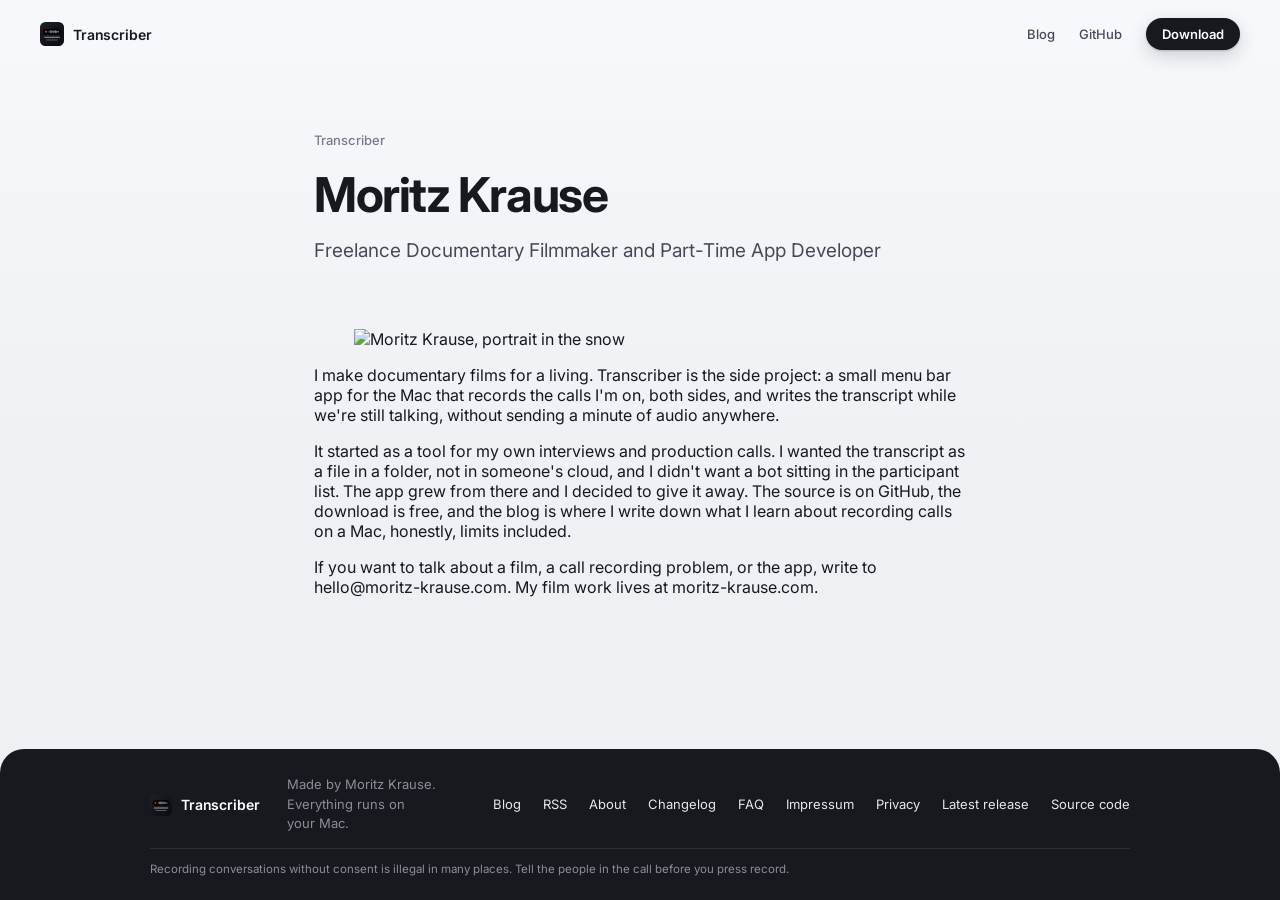
==== website/about/index.html @ 0535ecf4 "Rebuild blog" ====
<!doctype html>
<html lang="en">
<head>
<meta charset="utf-8">
<meta name="viewport" content="width=device-width, initial-scale=1">
<title>Moritz Krause · Transcriber</title>
<meta name="description" content="Moritz Krause makes documentary films and, on the side, Transcriber, a free macOS app that records and transcribes calls on your own Mac.">
<link rel="canonical" href="https://gettranscriber.com/about/">

<link rel="alternate" type="application/rss+xml" title="Transcriber Blog" href="https://gettranscriber.com/blog/feed.xml">
<meta property="og:site_name" content="Transcriber">
<meta property="og:type" content="website">
<meta property="og:title" content="Moritz Krause">
<meta property="og:description" content="Moritz Krause makes documentary films and, on the side, Transcriber, a free macOS app that records and transcribes calls on your own Mac.">
<meta property="og:url" content="https://gettranscriber.com/about/">
<meta property="og:image" content="https://gettranscriber.com/img/moritz-krause.jpg">
<meta name="twitter:card" content="summary_large_image">
<link rel="preconnect" href="https://fonts.googleapis.com">
<link rel="stylesheet" href="https://fonts.googleapis.com/css2?family=Inter:wght@400;500;600;700&display=swap">
<style>:root {
  --bg: #eef0f4; --bg2: #e3e6ec; --paper: #f7f8fb;
  --ink: #17191f; --ink2: #464a56; --muted: #767b8a; --faint: #a9aeba; --rule: rgba(23,25,31,0.1);
  --ui: -apple-system, BlinkMacSystemFont, 'Inter', 'Segoe UI', Helvetica, Arial, sans-serif;
  --mono: ui-monospace, 'SF Mono', Menlo, Consolas, monospace;
}
* { box-sizing: border-box; }
html { background: var(--ink); }
body { margin: 0; background: linear-gradient(180deg, var(--paper) 0, var(--bg) 480px); color: var(--ink); font-family: var(--ui);
       -webkit-font-smoothing: antialiased; min-height: 100vh; display: flex; flex-direction: column; }
a { color: inherit; text-decoration: none; }
a:focus-visible { outline: 2px solid var(--ink); outline-offset: 3px; border-radius: 4px; }

/* nav, same as the landing page */
nav { position: sticky; top: 0; z-index: 40; display: flex; align-items: center; gap: 24px; padding: 18px 40px;
      background: linear-gradient(var(--paper) 55%, rgba(247,248,251,0)); }
nav .spacer { flex-grow: 1; }
.wordmark, footer .brand { display: flex; align-items: center; gap: 9px; font-size: 14px; font-weight: 600; letter-spacing: -0.01em; }
.wordmark svg, footer .brand svg { width: 24px; height: 24px; }
nav a.navlink { font-size: 13px; font-weight: 500; color: var(--ink2); }
nav a.navlink:hover { color: var(--ink); }
.btn { display: inline-flex; align-items: center; justify-content: center; border-radius: 999px; border: 0; cursor: pointer;
       background: var(--ink); color: #fff; font-weight: 600; white-space: nowrap;
       box-shadow: 0 1px 2px rgba(0,0,0,0.18), 0 6px 18px rgba(23,25,31,0.18); transition: transform .15s ease, box-shadow .15s ease; }
.btn:hover { transform: translateY(-1px); box-shadow: 0 2px 4px rgba(0,0,0,0.18), 0 10px 26px rgba(23,25,31,0.22); }
.btn.sm { padding: 8px 16px; font-size: 13px; }
.btn.lg { padding: 13px 26px; font-size: 15px; }
@media (max-width: 640px) { nav { padding: 14px 18px; gap: 16px; } nav a.navlink { display: none; } }

main { flex-grow: 1; width: 100%; }

/* index */
.index { max-width: 760px; margin: 0 auto; padding: 56px 24px 96px; }
.index .head { padding: 24px 0 40px; border-bottom: 1px solid var(--rule); }
.index h1 { margin: 0 0 10px; font-size: clamp(34px, 5vw, 56px); line-height: 1.02; letter-spacing: -0.03em; font-weight: 700; }
.index .lede { margin: 0; font-size: 18px; line-height: 1.5; color: var(--ink2); max-width: 560px; }
.posts { list-style: none; margin: 0; padding: 0; }
.posts li { border-bottom: 1px solid var(--rule); }
.posts a { display: grid; grid-template-columns: 150px 1fr; grid-template-areas: "date title" "date desc" "date read"; gap: 6px 24px; padding: 30px 0; }
.posts .date { grid-area: date; font-size: 13px; color: var(--muted); padding-top: 6px; font-variant-numeric: tabular-nums; }
.posts .title { grid-area: title; font-size: 24px; line-height: 1.2; letter-spacing: -0.02em; font-weight: 600; transition: color .15s; }
.posts a:hover .title { color: #000; text-decoration: underline; text-decoration-thickness: 1.5px; text-underline-offset: 4px; }
.posts .desc { grid-area: desc; font-size: 16px; line-height: 1.55; color: var(--ink2); }
.posts .read { grid-area: read; font-size: 13px; color: var(--muted); }
.empty { color: var(--muted); padding: 40px 0; }
@media (max-width: 640px) { .posts a { grid-template-columns: 1fr; grid-template-areas: "date" "title" "desc" "read"; gap: 6px; } .posts .date { padding-top: 0; } }

/* article */
.article { max-width: 700px; margin: 0 auto; padding: 48px 24px 96px; }
.article .head { padding: 16px 0 28px; }
.crumbs { margin: 0 0 22px; font-size: 13px; font-weight: 500; color: var(--muted); display: flex; gap: 12px; align-items: center; }
.crumbs a:hover { color: var(--ink); }
.draft { font-size: 11px; font-weight: 600; letter-spacing: 0.06em; text-transform: uppercase; padding: 3px 8px; border-radius: 999px; background: #ff9f0a; color: #1d1200; }
.article h1 { margin: 0 0 16px; font-size: clamp(32px, 4.6vw, 48px); line-height: 1.06; letter-spacing: -0.03em; font-weight: 700; }
.article .lede { margin: 0 0 20px; font-size: 19px; line-height: 1.5; color: var(--ink2); }
.meta { margin: 0; display: flex; flex-wrap: wrap; gap: 6px 0; font-size: 13.5px; color: var(--muted); }
.meta span + span::before { content: '·'; margin: 0 9px; color: var(--faint); }
.hero { margin: 8px 0 36px; }
.hero img, .body img { display: block; width: 100%; height: auto; border-radius: 14px; background: var(--bg2); }
.hero img { aspect-ratio: 16 / 9; object-fit: cover; }

.body { font-size: 18px; line-height: 1.68; color: var(--ink); }
.body > * + * { margin-top: 1.1em; }
.body p { margin: 0; }
.body p + p { margin-top: 1.1em; }
.body h2 { margin: 2.1em 0 0.55em; font-size: 27px; line-height: 1.2; letter-spacing: -0.02em; font-weight: 650; }
.body h3 { margin: 1.7em 0 0.4em; font-size: 20px; line-height: 1.3; letter-spacing: -0.01em; font-weight: 600; }
.body h4 { margin: 1.4em 0 0.3em; font-size: 17px; font-weight: 600; }
.body a { color: var(--ink); text-decoration: underline; text-decoration-color: var(--faint); text-decoration-thickness: 1.5px; text-underline-offset: 3px; }
.body a:hover { text-decoration-color: var(--ink); }
.body strong { font-weight: 650; }
.body ul, .body ol { padding-left: 1.3em; }
.body li { margin: 0.35em 0; padding-left: 0.2em; }
.body li::marker { color: var(--muted); }
.body blockquote { margin: 1.4em 0; padding: 4px 0 4px 22px; border-left: 3px solid var(--ink); color: var(--ink2); font-size: 18px; }
.body blockquote p { margin: 0; }
.body code { font-family: var(--mono); font-size: 0.86em; background: rgba(23,25,31,0.06); padding: 0.12em 0.4em; border-radius: 5px; }
.body pre { margin: 1.4em 0; padding: 18px 20px; border-radius: 12px; background: var(--ink); color: #e6e7ec; overflow-x: auto; font-size: 14px; line-height: 1.55; }
.body pre code { background: none; padding: 0; font-size: inherit; color: inherit; }
.body hr { border: 0; height: 1px; background: var(--rule); margin: 2.4em 0; }
.body figure { margin: 1.6em 0; }
.body figcaption { margin-top: 10px; font-size: 13.5px; color: var(--muted); text-align: center; }

/* tables: a real grid on wide screens, stacked cards on phones, never a sideways scroll */
.tbl { margin: 1.6em 0; }
.tbl table { width: 100%; border-collapse: collapse; font-size: 16px; line-height: 1.45; }
.tbl th { text-align: left; font-size: 13px; font-weight: 600; letter-spacing: 0.02em; color: var(--muted); padding: 0 12px 10px 0; border-bottom: 1px solid var(--ink); }
.tbl td { padding: 12px 12px 12px 0; border-bottom: 1px solid var(--rule); vertical-align: top; }
@media (max-width: 600px) {
  .tbl thead { display: none; }
  .tbl table, .tbl tbody, .tbl tr, .tbl td { display: block; width: 100%; }
  .tbl tr { padding: 14px 16px; margin-bottom: 12px; border-radius: 12px; background: #fff; box-shadow: 0 1px 2px rgba(0,0,0,0.06), 0 6px 18px rgba(23,25,31,0.06); }
  .tbl td { padding: 6px 0; border: 0; }
  .tbl td::before { content: attr(data-label); display: block; font-size: 12px; font-weight: 600; color: var(--muted); margin-bottom: 2px; }
}

/* faq */
.faq { margin-top: 56px; padding-top: 32px; border-top: 1px solid var(--rule); }
.faq h2 { margin: 0 0 8px; font-size: 24px; letter-spacing: -0.02em; font-weight: 650; }
.faq details { border-bottom: 1px solid var(--rule); }
.faq summary { cursor: pointer; list-style: none; padding: 18px 36px 18px 0; font-size: 17.5px; font-weight: 600; line-height: 1.35; position: relative; }
.faq summary::-webkit-details-marker { display: none; }
.faq summary::after { content: ''; position: absolute; right: 6px; top: 50%; width: 10px; height: 10px; border-right: 2px solid var(--ink); border-bottom: 2px solid var(--ink);
                      transform: translateY(-70%) rotate(45deg); transition: transform .2s; }
.faq details[open] summary::after { transform: translateY(-30%) rotate(225deg); }
.faq details p { margin: 0 0 20px; font-size: 17px; line-height: 1.62; color: var(--ink2); }

/* closing */
.cta { margin-top: 56px; display: flex; gap: 22px; align-items: flex-start; padding: 28px; border-radius: 20px; background: #fff;
       box-shadow: 0 1px 2px rgba(0,0,0,0.06), 0 12px 32px rgba(23,25,31,0.08); }
.cta-icon { flex-shrink: 0; width: 64px; height: 64px; }
.cta-icon svg { width: 100%; height: 100%; filter: drop-shadow(0 6px 14px rgba(0,0,0,0.25)); }
.cta p { margin: 0 0 16px; font-size: 16.5px; line-height: 1.55; color: var(--ink2); }
.cta .quiet { margin-left: 14px; font-size: 14px; font-weight: 500; color: var(--ink2); border-bottom: 1px solid var(--faint); }
@media (max-width: 540px) { .cta { flex-direction: column; } }

.more { margin-top: 56px; }
.more h2 { font-size: 15px; font-weight: 600; letter-spacing: 0.02em; color: var(--muted); margin: 0 0 8px; }
.more ul { list-style: none; margin: 0; padding: 0; }
.more li { border-top: 1px solid var(--rule); }
.more a { display: flex; justify-content: space-between; gap: 16px; padding: 14px 0; }
.more .t { font-weight: 600; font-size: 17px; }
.more a:hover .t { text-decoration: underline; text-underline-offset: 4px; }
.more .d { font-size: 13px; color: var(--muted); white-space: nowrap; padding-top: 3px; }

/* footer, same as the landing page */
footer { background: var(--ink); color: #b7bac4; padding: 26px 40px 22px; border-radius: 24px 24px 0 0; }
footer .in { max-width: 980px; margin: 0 auto; display: flex; align-items: center; gap: 28px; font-size: 13px; line-height: 1.5; }
footer .brand { color: #fff; white-space: nowrap; }
footer .brand svg { width: 22px; height: 22px; }
footer .tag { color: #8a8e9b; }
footer .spacer { flex-grow: 1; }
footer .links { display: flex; gap: 22px; white-space: nowrap; }
footer a { color: #e6e7ec; }
footer a:hover { color: #fff; }
footer .legal { max-width: 980px; margin: 14px auto 0; padding-top: 12px; border-top: 1px solid rgba(255,255,255,0.1); font-size: 11.5px; line-height: 1.5; color: #8a8e9b; }
@media (max-width: 720px) { footer { padding: 22px 22px 18px; } footer .in { flex-wrap: wrap; gap: 12px 18px; } footer .tag { display: none; } footer .links { gap: 16px; } }

/* AI disclaimer under every post */
.ai-note { margin: 28px 0 0; font-size: 13px; line-height: 1.5; color: var(--muted, #767b8a); }
.ai-note em { font-style: italic; }

/* FAQ hub and changelog */
.faq-group { margin-top: 40px; }
.faq-group h2 a { text-decoration: none; }
.release { margin-top: 44px; padding-top: 28px; border-top: 1px solid rgba(0,0,0,0.08); }
.release .meta { color: var(--muted, #767b8a); font-size: 14px; margin: -6px 0 14px; }
</style>

<script type="application/ld+json">{"@context":"https://schema.org","@type":"Person","name":"Moritz Krause","url":"https://gettranscriber.com/about/","jobTitle":"Freelance Documentary Filmmaker and Part-Time App Developer","image":"https://gettranscriber.com/img/moritz-krause.jpg","sameAs":["https://moritz-krause.com","https://github.com/moritzjuliankrause"],"worksFor":{"@type":"Organization","name":"Transcriber","url":"https://gettranscriber.com"}}</script>
</head>
<body>
<nav>
  <a class="wordmark" href="../"><svg viewBox="0 0 200 200" aria-hidden="true"><defs><linearGradient id="gF" x1="0" y1="0" x2="1" y2="1"><stop offset="0" stop-color="#1e2028"/><stop offset="1" stop-color="#0a0b0f"/></linearGradient></defs><rect width="200" height="200" rx="44.74" fill="url(#gF)"/><rect x="22" y="53" width="156" height="56" rx="28" fill="rgba(0,0,0,0.92)"/><rect x="23" y="54" width="154" height="54" rx="27" fill="none" stroke="rgba(255,255,255,0.2)" stroke-width="2"/><circle cx="50" cy="81" r="8" fill="#ff3b30"/><g fill="rgba(255,255,255,0.9)"><rect x="72" y="76.8" width="4.8" height="8.4" rx="2.4"/><rect x="80.8" y="71.2" width="4.8" height="19.6" rx="2.4"/><rect x="89.6" y="67" width="4.8" height="28" rx="2.4"/><rect x="98.4" y="73.3" width="4.8" height="15.4" rx="2.4"/><rect x="107.2" y="69.1" width="4.8" height="23.8" rx="2.4"/><rect x="116" y="75.4" width="4.8" height="11.2" rx="2.4"/><rect x="124.8" y="67.7" width="4.8" height="26.6" rx="2.4"/><rect x="133.6" y="72.6" width="4.8" height="16.8" rx="2.4"/><rect x="142.4" y="76.1" width="4.8" height="9.8" rx="2.4"/><rect x="151.2" y="74" width="4.8" height="14" rx="2.4"/></g><rect x="34" y="123" width="132" height="9" rx="4.5" fill="rgba(255,255,255,0.6)"/><rect x="50" y="146" width="100" height="9" rx="4.5" fill="rgba(255,255,255,0.3)"/></svg>Transcriber</a>
  <span class="spacer"></span>
  <a class="navlink" href="../blog/">Blog</a>
  <a class="navlink" href="https://github.com/moritzjuliankrause/Transcriber">GitHub</a>
  <a class="btn sm" href="https://gettranscriber.com/download">Download</a>
</nav>

<main class="article">
  <header class="head">
    <p class="crumbs"><a href="../">Transcriber</a></p>
    <h1>Moritz Krause</h1>
    <p class="lede">Freelance Documentary Filmmaker and Part-Time App Developer</p>
  </header>
  <figure class="portrait"><img src="../img/moritz-krause.jpg" alt="Moritz Krause, portrait in the snow" width="720"></figure>
  <p>I make documentary films for a living. Transcriber is the side project: a small menu bar app for the Mac that records the calls I'm on, both sides, and writes the transcript while we're still talking, without sending a minute of audio anywhere.</p>
<p>It started as a tool for my own interviews and production calls. I wanted the transcript as a file in a folder, not in someone's cloud, and I didn't want a bot sitting in the participant list. The app grew from there and I decided to give it away. The <a href="https://github.com/moritzjuliankrause/Transcriber" rel="noopener">source is on GitHub</a>, the <a href="/download">download is free</a>, and the <a href="/blog/">blog</a> is where I write down what I learn about recording calls on a Mac, honestly, limits included.</p>
<p>If you want to talk about a film, a call recording problem, or the app, write to <a href="mailto:hello@moritz-krause.com">hello@moritz-krause.com</a>. My film work lives at <a href="https://moritz-krause.com" rel="noopener">moritz-krause.com</a>.</p>
</main>
<footer>
  <div class="in">
    <span class="brand"><svg viewBox="0 0 200 200" aria-hidden="true"><defs><linearGradient id="gF" x1="0" y1="0" x2="1" y2="1"><stop offset="0" stop-color="#1e2028"/><stop offset="1" stop-color="#0a0b0f"/></linearGradient></defs><rect width="200" height="200" rx="44.74" fill="url(#gF)"/><rect x="22" y="53" width="156" height="56" rx="28" fill="rgba(0,0,0,0.92)"/><rect x="23" y="54" width="154" height="54" rx="27" fill="none" stroke="rgba(255,255,255,0.2)" stroke-width="2"/><circle cx="50" cy="81" r="8" fill="#ff3b30"/><g fill="rgba(255,255,255,0.9)"><rect x="72" y="76.8" width="4.8" height="8.4" rx="2.4"/><rect x="80.8" y="71.2" width="4.8" height="19.6" rx="2.4"/><rect x="89.6" y="67" width="4.8" height="28" rx="2.4"/><rect x="98.4" y="73.3" width="4.8" height="15.4" rx="2.4"/><rect x="107.2" y="69.1" width="4.8" height="23.8" rx="2.4"/><rect x="116" y="75.4" width="4.8" height="11.2" rx="2.4"/><rect x="124.8" y="67.7" width="4.8" height="26.6" rx="2.4"/><rect x="133.6" y="72.6" width="4.8" height="16.8" rx="2.4"/><rect x="142.4" y="76.1" width="4.8" height="9.8" rx="2.4"/><rect x="151.2" y="74" width="4.8" height="14" rx="2.4"/></g><rect x="34" y="123" width="132" height="9" rx="4.5" fill="rgba(255,255,255,0.6)"/><rect x="50" y="146" width="100" height="9" rx="4.5" fill="rgba(255,255,255,0.3)"/></svg>Transcriber</span>
    <span class="tag">Made by Moritz Krause. Everything runs on your Mac.</span>
    <span class="spacer"></span>
    <span class="links">
      <a href="../blog/">Blog</a>
      <a href="https://gettranscriber.com/blog/feed.xml">RSS</a>
      <a href="../about/">About</a>
      <a href="../changelog/">Changelog</a>
      <a href="../blog/faq/">FAQ</a>
      <a href="../impressum/">Impressum</a>
      <a href="../privacy/">Privacy</a>
      <a href="https://gettranscriber.com/download">Latest release</a>
      <a href="https://github.com/moritzjuliankrause/Transcriber">Source code</a>
    </span>
  </div>
  <div class="legal">Recording conversations without consent is illegal in many places. Tell the people in the call before you press record.</div>
</footer>
</body>
</html>
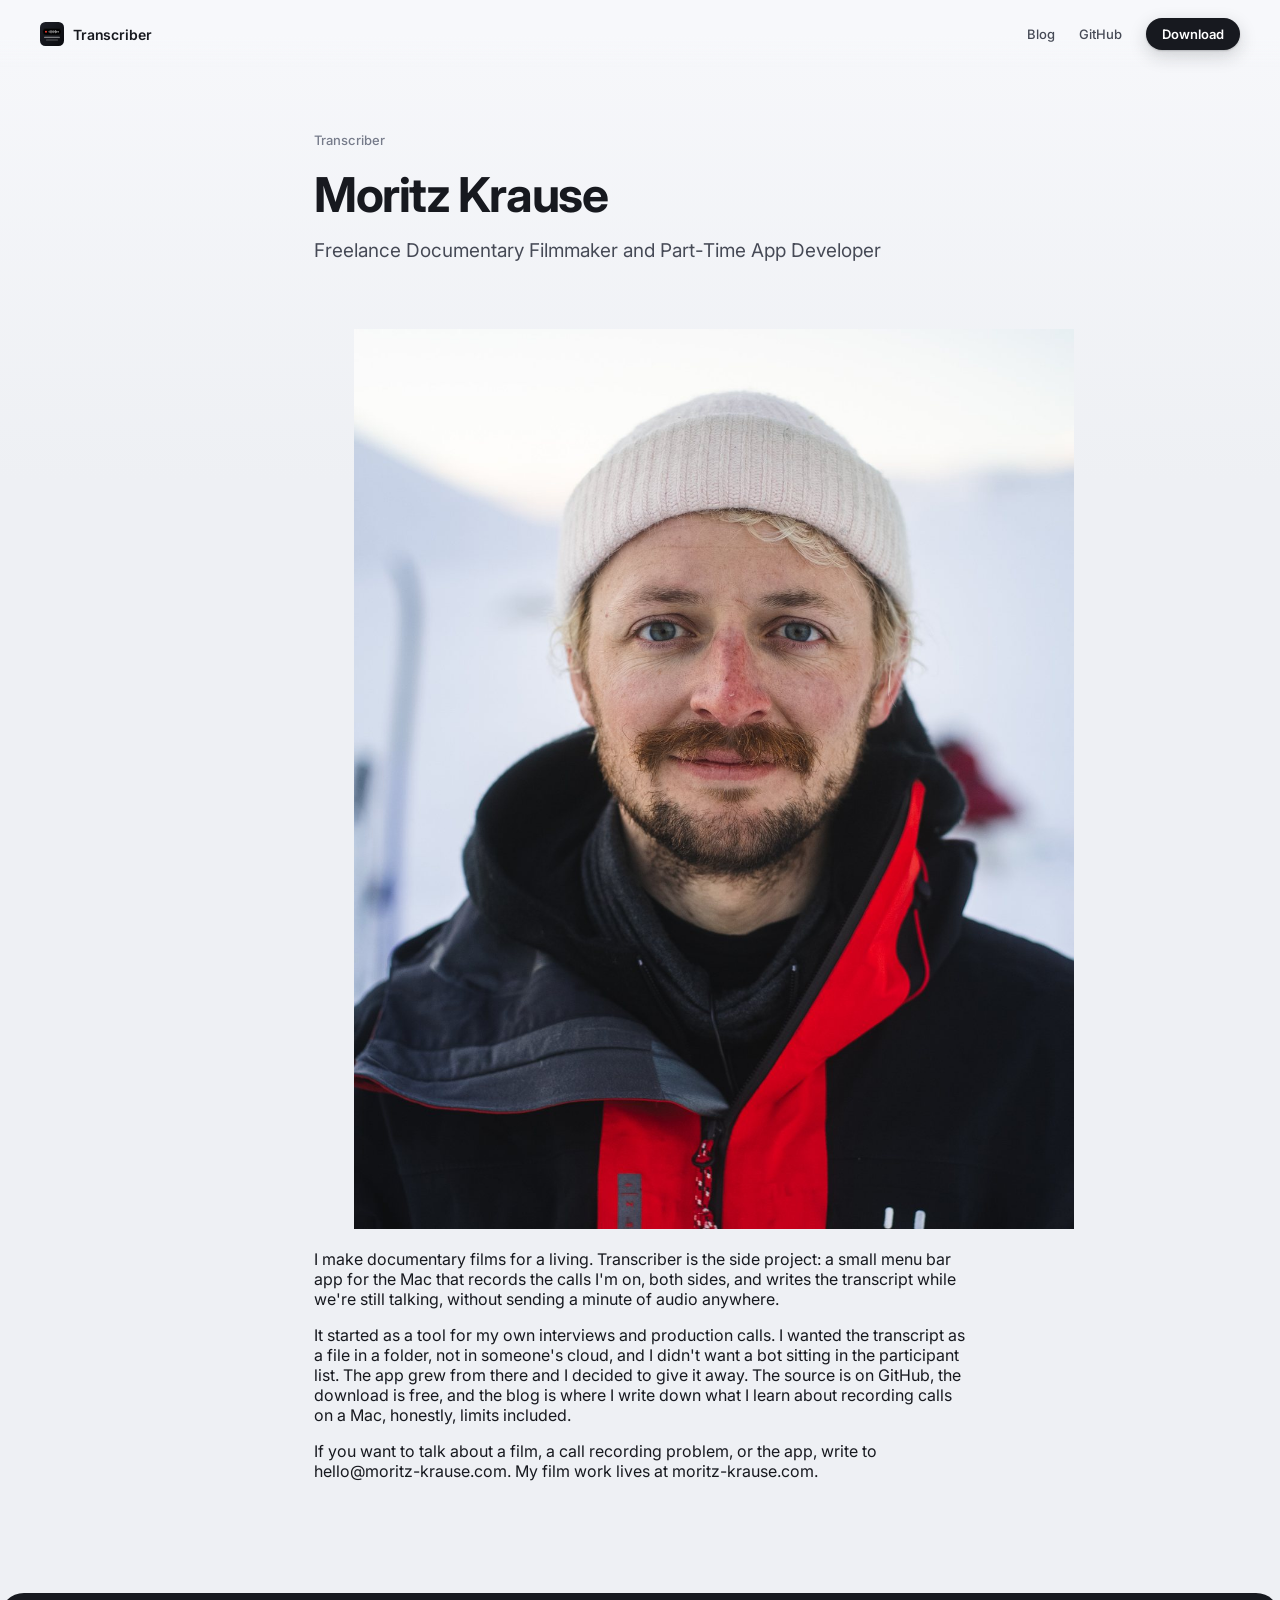
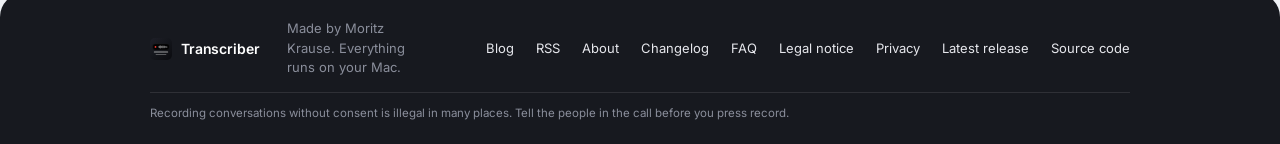
==== commit 137e0bfc: "Rebuild blog" ====
--- a/website/about/index.html
+++ b/website/about/index.html
@@ -199,7 +199,7 @@
       <a href="../about/">About</a>
       <a href="../changelog/">Changelog</a>
       <a href="../blog/faq/">FAQ</a>
-      <a href="../impressum/">Impressum</a>
+      <a href="../impressum/">Legal notice</a>
       <a href="../privacy/">Privacy</a>
       <a href="https://gettranscriber.com/download">Latest release</a>
       <a href="https://github.com/moritzjuliankrause/Transcriber">Source code</a>
